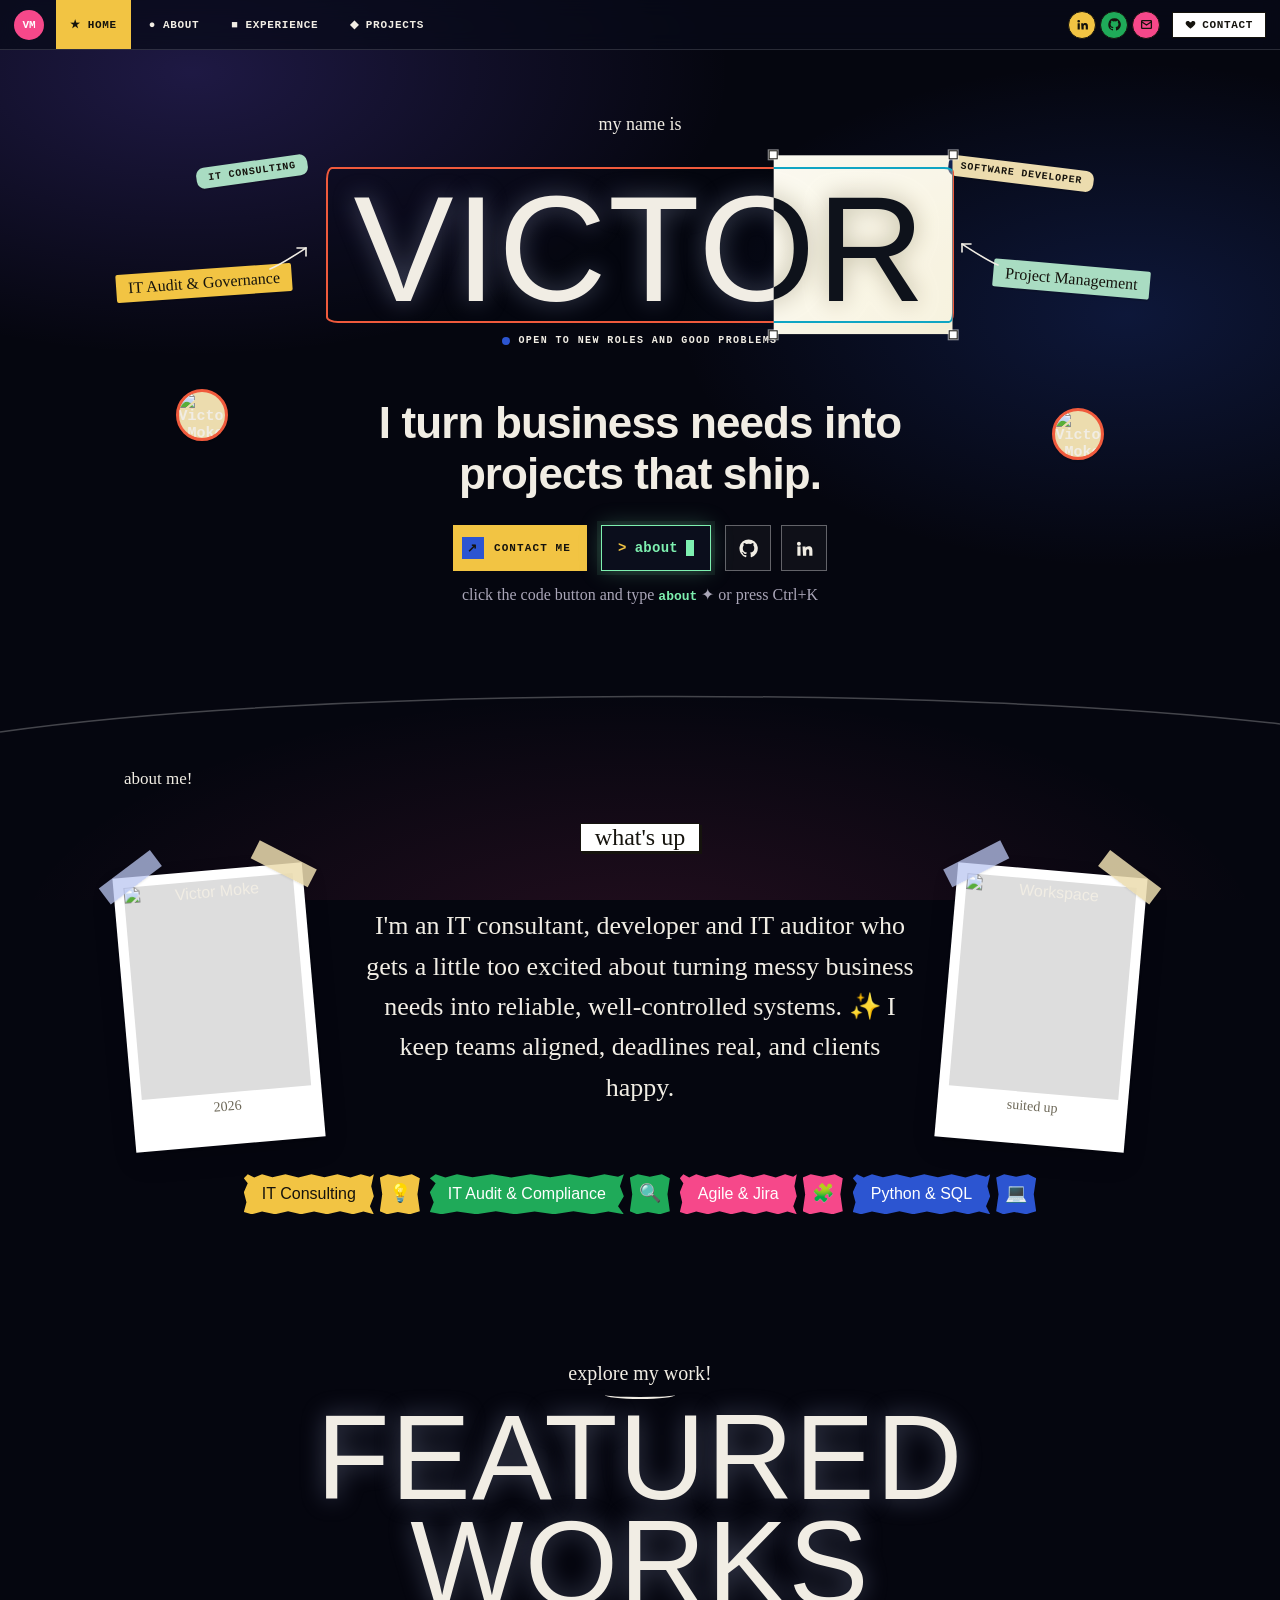
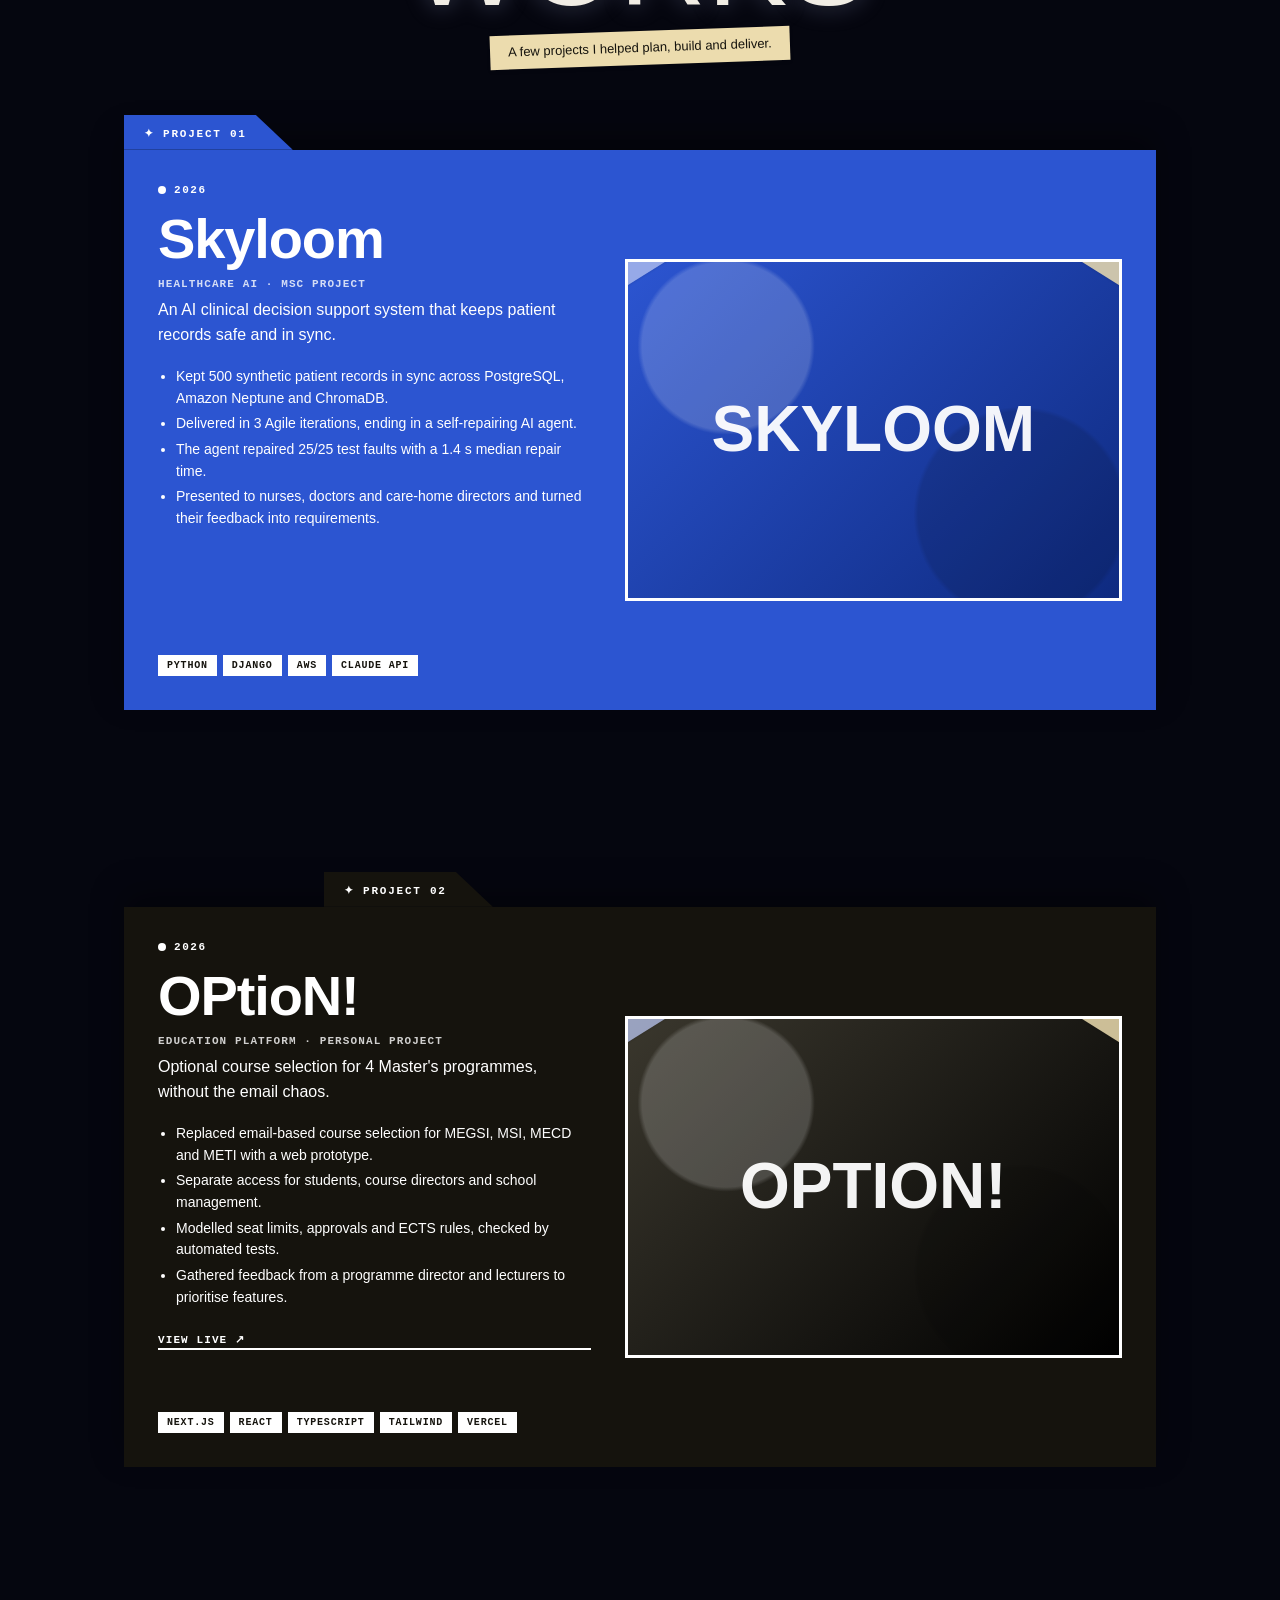
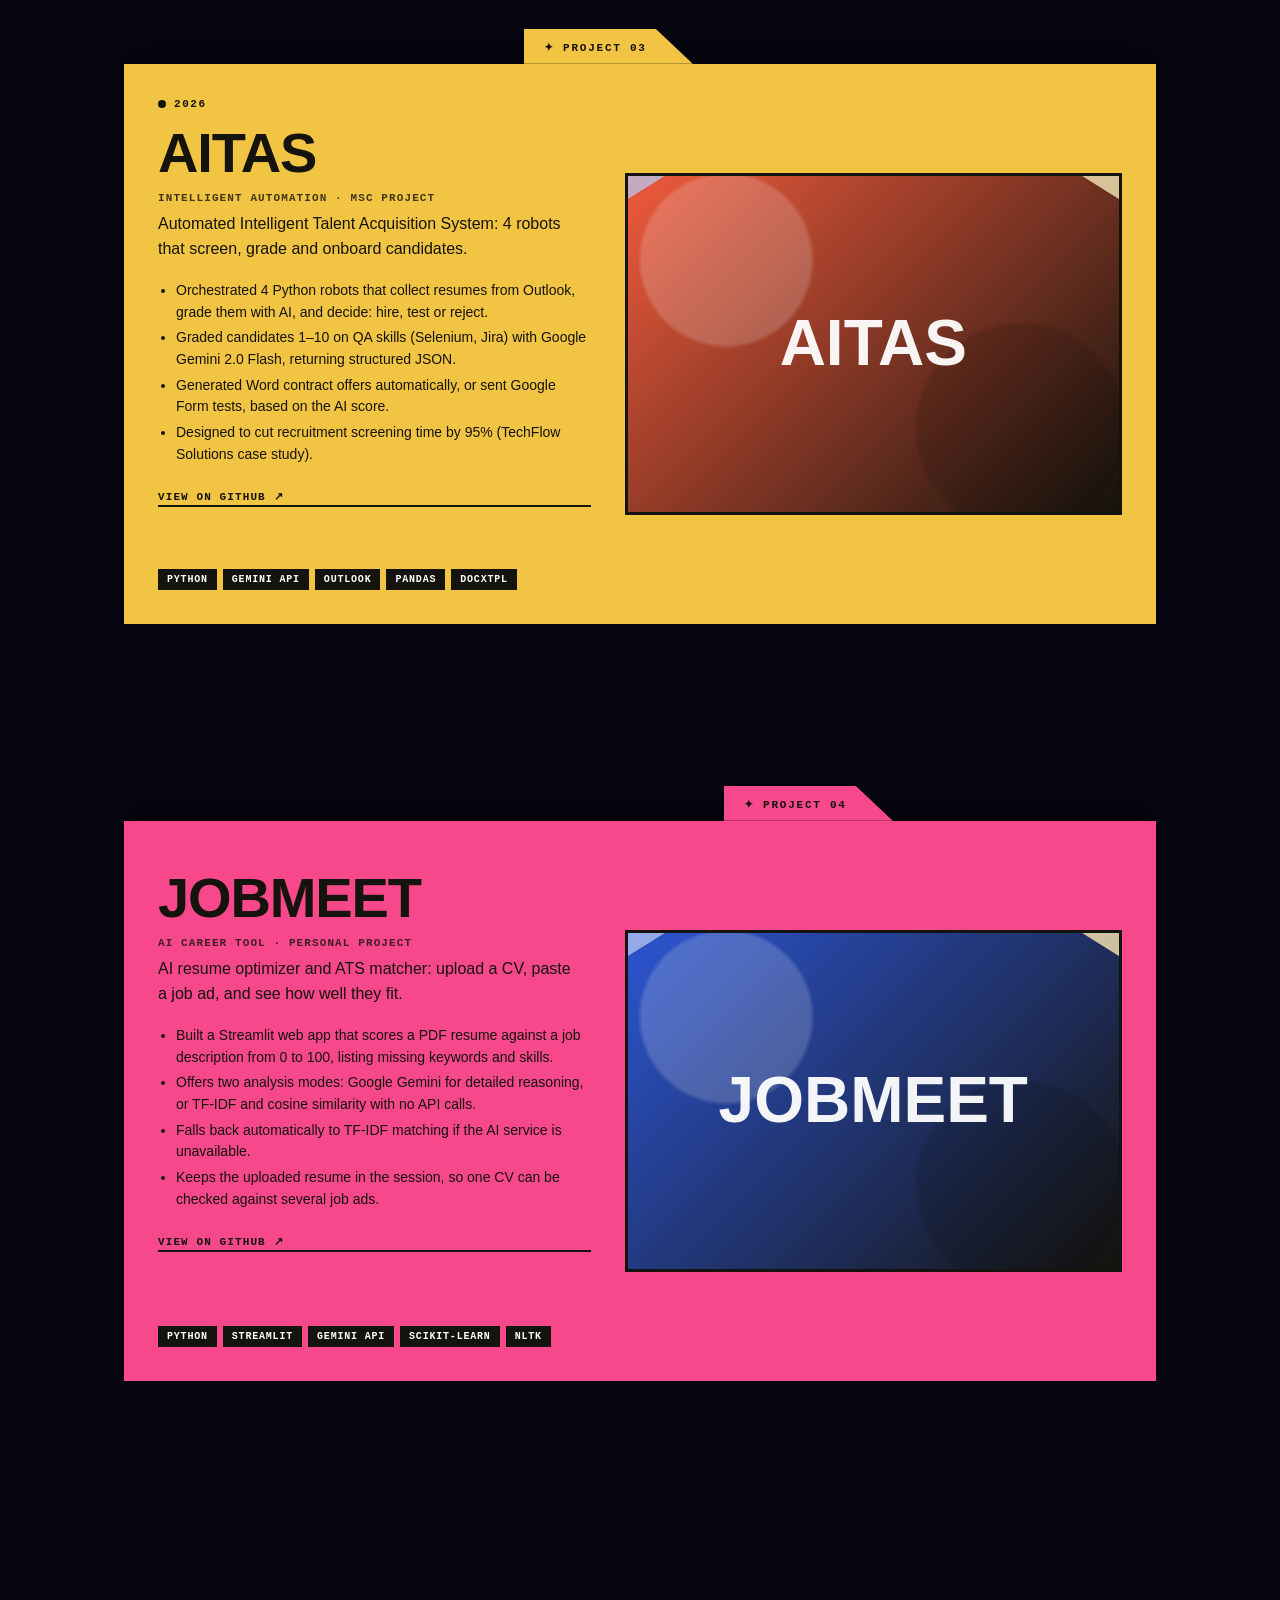
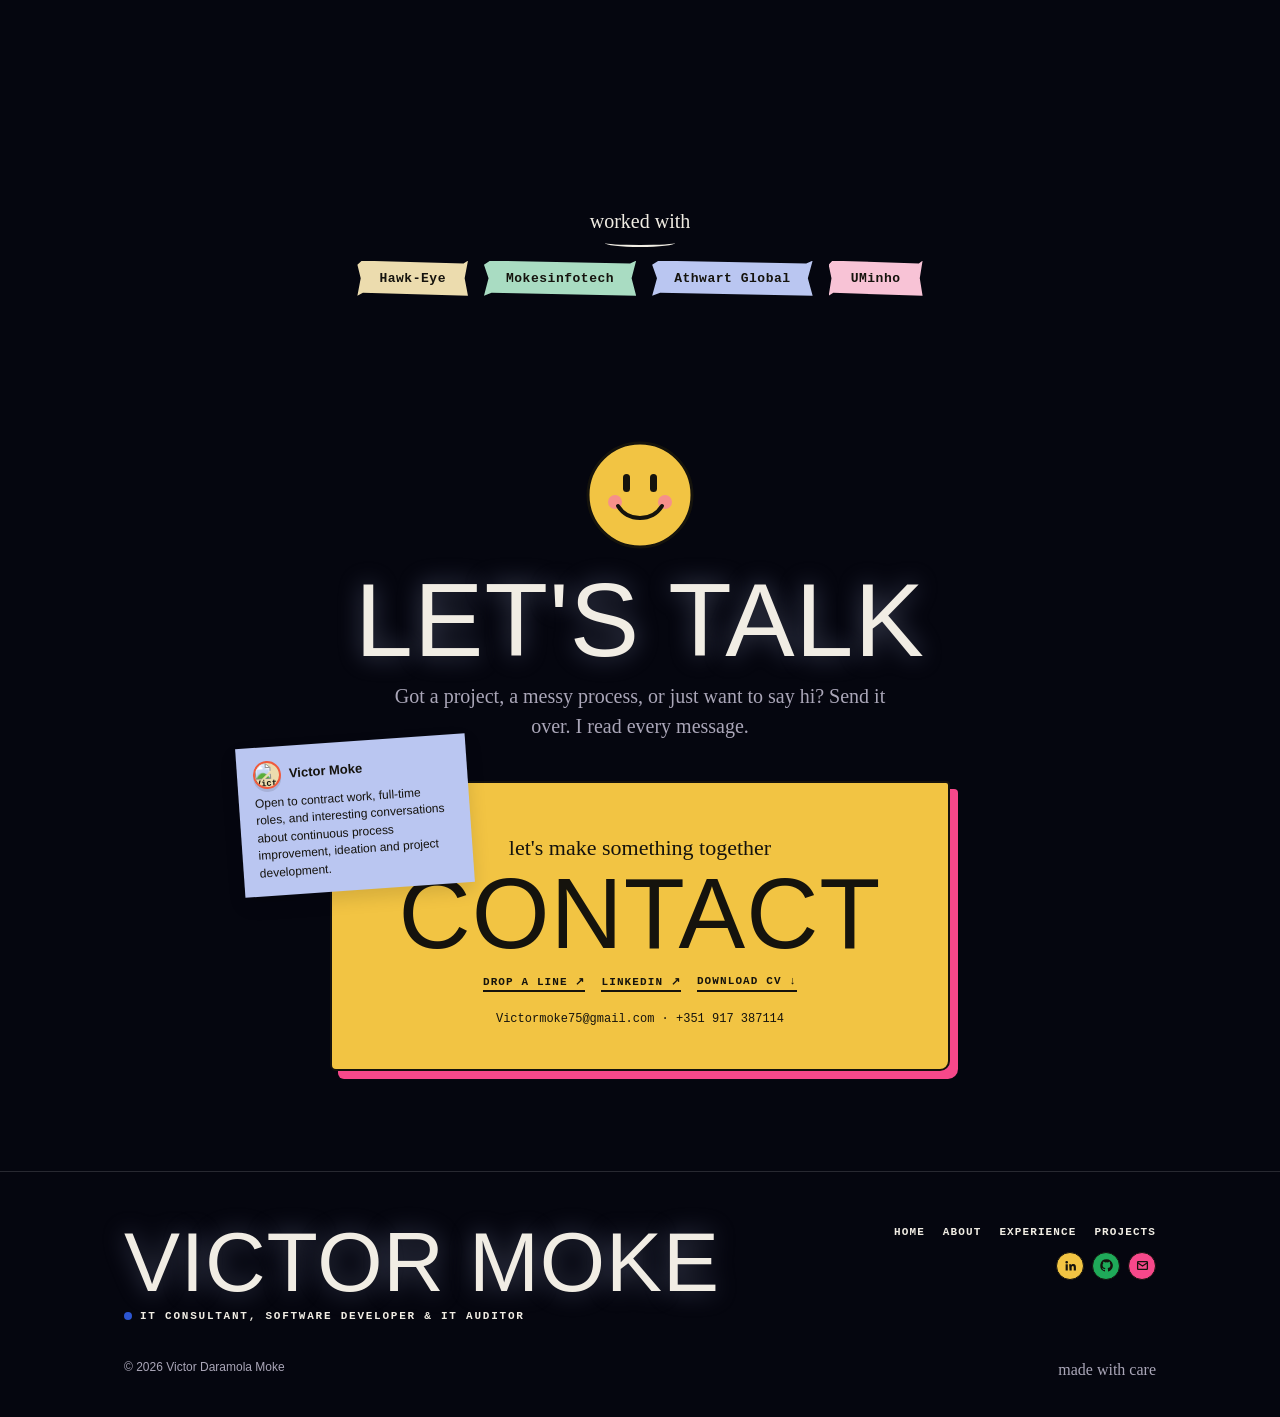
==== index.html @ f6f4b070 "victor-portfolio" ====
<!DOCTYPE html>
<html lang="en">
<head>
  <meta charset="utf-8">
  <meta name="viewport" content="width=device-width, initial-scale=1">
  <title>Home · Victor Moke – IT Consultant, Developer & IT Auditor</title>
  <meta name="description" content="Victor Daramola Moke – IT consultant, software developer and IT auditor. 4 years of requirements analysis, solution design, process automation, system audits and Agile delivery.">
  <link rel="icon" href="assets/img/favicon.svg" type="image/svg+xml">
  <link rel="stylesheet" href="assets/styles.css">
</head>
<body data-page="index">
  <div class="paper">
    <div id="nav"></div>
    <main id="app"></main>
  </div>
  <script src="content.js"></script>
  <script src="assets/app.js"></script>
  <script src="assets/space.js"></script>
  <script src="assets/terminal.js"></script>
  <script src="assets/cursor.js"></script>
</body>
</html>
---- assets/styles.css ----
/* =========================================================
   Victor Moke — scrapbook portfolio styles
   Colours and fonts live in :root so they're easy to change.
   ========================================================= */
/* Self-hosted fonts (open licences, see assets/fonts/*-OFL.txt) */
@font-face { font-family: "Pixelify Sans"; src: url("fonts/PixelifySans-Medium.ttf") format("truetype"); font-weight: 400 700; font-display: swap; }
@font-face { font-family: "Nothing You Could Do"; src: url("fonts/NothingYouCouldDo-Regular.ttf") format("truetype"); font-display: swap; }
@font-face { font-family: "JetBrains Mono"; src: url("fonts/JetBrainsMono-Regular.ttf") format("truetype"); font-weight: 400; font-display: swap; }
@font-face { font-family: "JetBrains Mono"; src: url("fonts/JetBrainsMono-Bold.ttf") format("truetype"); font-weight: 700; font-display: swap; }
@font-face { font-family: "Instrument Sans"; src: url("fonts/InstrumentSans-Regular.ttf") format("truetype"); font-weight: 400 500; font-display: swap; }
@font-face { font-family: "Instrument Sans"; src: url("fonts/InstrumentSans-Bold.ttf") format("truetype"); font-weight: 600 700; font-display: swap; }
@font-face { font-family: "Instrument Sans"; src: url("fonts/InstrumentSans-Italic.ttf") format("truetype"); font-style: italic; font-display: swap; }

:root {
  --paper: #f5f3ee;
  --rule: #e2dccf;
  --canvas: #e4e4e1;
  --ink: #15130d;
  --ink-2: #3a372d;
  --muted: #6c6757;
  --white: #ffffff;

  --yellow: #f2c443;
  --blue: #2c55d1;
  --pink: #f6488a;
  --green: #1faa59;
  --coral: #f05a3c;
  --mint: #a9dcc2;
  --lavender: #bac6f1;
  --sand: #ecdcae;

  --f-display: "Pixelify Sans", "Archivo Black", Impact, sans-serif;
  --f-hand: "Nothing You Could Do", "Comic Sans MS", cursive;
  --f-mono: "JetBrains Mono", ui-monospace, Menlo, monospace;
  --f-body: "Instrument Sans", -apple-system, Helvetica, Arial, sans-serif;

  --max: 1080px;
}

* { box-sizing: border-box; }
html { scroll-behavior: smooth; }
body {
  margin: 0;
  font-family: var(--f-body);
  color: var(--ink);
  background: var(--canvas);
  -webkit-font-smoothing: antialiased;
  line-height: 1.55;
}
img { max-width: 100%; display: block; }
a { color: inherit; }

/* Lined notebook paper */
.paper {
  max-width: 1240px;
  margin: 0 auto;
  min-height: 100vh;
  background-color: var(--paper);
  background-image: repeating-linear-gradient(
    to bottom, transparent 0, transparent 27px, var(--rule) 27px, var(--rule) 28px);
  box-shadow: 0 0 0 1px #d6d2c8;
  overflow-x: clip;
}
.wrap { max-width: var(--max); margin: 0 auto; padding: 0 24px; }
section { padding: 72px 0; position: relative; }

/* ---------- NAV ---------- */
.nav {
  position: sticky; top: 0; z-index: 50;
  display: flex; align-items: stretch; justify-content: space-between;
  background: #fbfaf7; border-bottom: 1px solid var(--rule);
  height: 50px; padding: 0 14px;
}
.nav-left, .nav-right { display: flex; align-items: center; gap: 4px; }
.logo {
  width: 30px; height: 30px; border-radius: 50%; margin-right: 8px;
  background: var(--pink); color: #fff; display: grid; place-items: center;
  font: 700 11px var(--f-mono); text-decoration: none;
}
.nav a.tab {
  display: flex; align-items: center; gap: 7px; height: 100%; padding: 0 14px;
  font: 700 11px var(--f-mono); letter-spacing: .06em; text-transform: uppercase;
  text-decoration: none; color: var(--ink);
}
.nav a.tab:hover { background: #f1eee6; }
.nav a.tab.active { background: var(--yellow); }
.social {
  width: 28px; height: 28px; border-radius: 50%; display: grid; place-items: center;
  border: 1.5px solid var(--ink); text-decoration: none;
}
.social svg { width: 13px; height: 13px; }
.social.li { background: var(--yellow); }
.social.gh { background: var(--green); }
.social.mail { background: var(--pink); }
.btn-outline {
  margin-left: 8px; display: inline-flex; align-items: center; gap: 6px;
  border: 1.5px solid var(--ink); padding: 6px 12px; background: #fff;
  font: 700 11px var(--f-mono); letter-spacing: .06em; text-transform: uppercase; text-decoration: none;
}
.btn-outline:hover { background: var(--ink); color: #fff; }
.menu-btn { display: none; }

/* ---------- SHARED BITS ---------- */
.hand { font-family: var(--f-hand); }
.mono { font-family: var(--f-mono); }
.display {
  font-family: var(--f-display); font-weight: 400; line-height: .88;
  letter-spacing: .01em; text-transform: uppercase; margin: 0;
}
.kicker { font-family: var(--f-hand); font-size: 20px; text-align: center; margin: 0 0 6px; }
.kicker::after { content: ""; display: block; width: 70px; height: 6px; margin: 2px auto 0;
  border-bottom: 2px solid var(--ink); border-radius: 50%; }

.label {
  display: inline-block; font: 700 11px var(--f-mono); letter-spacing: .08em; text-transform: uppercase;
  padding: 4px 10px; background: var(--yellow);
  clip-path: polygon(0 8%, 4% 0, 96% 6%, 100% 0, 98% 92%, 100% 100%, 3% 94%, 0 100%);
}
.label.pink { background: var(--pink); color: #fff; }
.label.blue { background: var(--blue); color: #fff; }
.label.green { background: var(--green); color: #fff; }

.btn {
  display: inline-flex; align-items: center; gap: 10px; text-decoration: none;
  background: var(--ink); color: #fff; padding: 9px 16px 9px 9px;
  font: 700 11px var(--f-mono); letter-spacing: .1em; text-transform: uppercase;
  border: 0; cursor: pointer;
}
.btn .sq { width: 22px; height: 22px; background: var(--blue); display: grid; place-items: center; font-size: 12px; }
.btn:hover { transform: translate(-1px, -1px); box-shadow: 3px 3px 0 var(--yellow); }
.link-arrow {
  font: 700 11px var(--f-mono); letter-spacing: .1em; text-transform: uppercase;
  text-decoration: none; border-bottom: 2px solid currentColor; padding-bottom: 2px;
}

/* Sticky notes */
.note {
  display: inline-block; padding: 5px 12px; font: 700 10px var(--f-mono);
  letter-spacing: .08em; text-transform: uppercase; border-radius: 8px;
  box-shadow: 0 2px 0 rgba(0,0,0,.12); white-space: nowrap;
}
.note.hand-note { font: 400 16px var(--f-hand); text-transform: none; letter-spacing: 0; border-radius: 2px; }
.c-yellow { background: var(--yellow); } .c-mint { background: var(--mint); }
.c-sand { background: var(--sand); } .c-lavender { background: var(--lavender); }
.c-pink { background: var(--pink); color: #fff; } .c-blue { background: var(--blue); color: #fff; }
.c-green { background: var(--green); color: #fff; }

/* Tape */
.taped { position: relative; }
.taped::before, .taped::after {
  content: ""; position: absolute; width: 64px; height: 20px; top: -10px; z-index: 2;
  background: rgba(186, 198, 241, .75); box-shadow: 0 1px 2px rgba(0,0,0,.08);
}
.taped::before { left: -14px; transform: rotate(-32deg); }
.taped::after { right: -14px; transform: rotate(32deg); background: rgba(236, 220, 174, .85); }

/* Polaroid */
.polaroid {
  background: #fff; padding: 10px 10px 30px; width: 190px;
  box-shadow: 0 10px 24px rgba(0,0,0,.14), 0 1px 3px rgba(0,0,0,.1);
}
.polaroid .ph { aspect-ratio: 4/5; overflow: hidden; background: #ddd; }
.polaroid .ph img { width: 100%; height: 100%; object-fit: cover; }
.polaroid .cap { text-align: center; font: 400 14px var(--f-hand); margin-top: 6px; color: var(--muted); }
.tilt-l { transform: rotate(-5deg); } .tilt-r { transform: rotate(5deg); }

/* Placeholder art (used until you add real images) */
.ph-art {
  width: 100%; height: 100%; display: grid; place-items: center; text-align: center;
  font-family: var(--f-display); font-weight: 700; color: rgba(255,255,255,.95); text-transform: uppercase;
  background:
    radial-gradient(circle at 20% 25%, rgba(255,255,255,.18) 0 18%, transparent 19%),
    radial-gradient(circle at 80% 75%, rgba(0,0,0,.12) 0 22%, transparent 23%),
    linear-gradient(135deg, var(--a, #2c55d1), var(--b, #15130d));
}
.ph-art span { font-size: clamp(34px, 6vw, 64px); line-height: .9; padding: 10px; }
.ph-person { --a: #f2c443; --b: #f05a3c; }
.ph-person span { font-size: 58px; }

/* Avatar bubble */
.avatar {
  width: 52px; height: 52px; border-radius: 50%; border: 3px solid var(--coral);
  overflow: hidden; background: var(--sand); display: grid; place-items: center;
  font: 700 15px var(--f-mono); box-shadow: 0 3px 0 rgba(0,0,0,.1);
}
.avatar img { width: 100%; height: 100%; object-fit: cover; }

/* ---------- HOME: HERO ---------- */
.hero { text-align: center; padding: 64px 0 90px; }
.hero-stage { position: relative; display: inline-block; margin: 26px auto 0; padding: 0 20px; }
.hero-kicker { font: 400 18px var(--f-hand); margin-bottom: 6px; }
.name-box {
  position: relative; display: inline-block; padding: 14px 26px 6px;
  border: 2px solid var(--coral); border-radius: 6px 10px 5px 12px / 12px 5px 10px 6px;
}
.name-box .display { font-size: clamp(76px, 14vw, 150px); }
.hero-status {
  margin-top: 12px; font: 700 10px var(--f-mono); letter-spacing: .14em; text-transform: uppercase;
  display: inline-flex; align-items: center; gap: 8px;
}
.dot { width: 8px; height: 8px; border-radius: 50%; background: var(--blue); display: inline-block; }
.hero-stage .note { position: absolute; }
.hn-0 { top: -6px; left: -110px; transform: rotate(-8deg); }
.hn-1 { top: -4px; right: -120px; transform: rotate(7deg); }
.hn-2 { bottom: 26px; left: -190px; transform: rotate(-4deg); }
.hn-3 { bottom: 30px; right: -175px; transform: rotate(5deg); }
.hero-arrow { position: absolute; width: 46px; height: 30px; }
.ha-l { bottom: 50px; left: -40px; } .ha-r { bottom: 54px; right: -28px; transform: scaleX(-1); }
.hero h1 {
  font: 600 clamp(28px, 4.4vw, 44px)/1.15 var(--f-body); letter-spacing: -.02em;
  margin: 46px auto 26px; max-width: 640px;
}
.hero .avatar.left { position: absolute; left: 7%; top: 56%; }
.hero .avatar.right { position: absolute; right: 7%; top: 60%; }
.curve-sep { display: block; width: 100%; height: 40px; }

/* ---------- ABOUT TEASER ---------- */
.about-teaser { text-align: center; }
.about-teaser .whats-up {
  display: inline-block; font: 400 24px var(--f-hand); border: 1.5px solid var(--ink);
  padding: 0 14px; background: #fff; box-shadow: 2px 2px 0 var(--ink); margin-bottom: 18px;
}
.about-grid { display: grid; grid-template-columns: 210px 1fr 210px; gap: 30px; align-items: center; }
.big-hand { font: 400 clamp(20px, 2.4vw, 26px)/1.55 var(--f-hand); margin: 0; }
.chips { display: flex; flex-wrap: wrap; justify-content: center; gap: 10px; margin-top: 30px; }
.chip {
  display: inline-flex; align-items: center; font: 500 16px var(--f-body); padding: 9px 18px;
  clip-path: polygon(0 10%, 3% 0, 8% 8%, 14% 0, 22% 7%, 32% 0, 42% 8%, 52% 0, 62% 7%, 72% 0, 82% 8%, 90% 0, 97% 6%, 100% 0,
    98% 30%, 100% 55%, 97% 80%, 100% 100%, 92% 93%, 84% 100%, 74% 92%, 64% 100%, 54% 93%, 44% 100%, 34% 92%,
    24% 100%, 14% 93%, 6% 100%, 0 94%, 2% 70%, 0 45%, 3% 22%);
}
.chip-emoji { width: 40px; height: 40px; display: grid; place-items: center; font-size: 18px;
  clip-path: polygon(0 8%, 20% 0, 50% 6%, 80% 0, 100% 10%, 94% 50%, 100% 92%, 75% 100%, 45% 94%, 18% 100%, 0 92%, 6% 50%); }
.chip-pair { display: inline-flex; gap: 6px; }
.chip.yellow, .chip-emoji.yellow { background: var(--yellow); }
.chip.green, .chip-emoji.green { background: var(--green); color: #fff; }
.chip.pink, .chip-emoji.pink { background: var(--pink); color: #fff; }
.chip.blue, .chip-emoji.blue { background: var(--blue); color: #fff; }

/* ---------- PROJECT FOLDERS ---------- */
.section-title { text-align: center; margin-bottom: 50px; }
.section-title .display { font-size: clamp(64px, 10vw, 120px); }
.tape-note {
  display: inline-block; margin-top: 14px; padding: 7px 18px; font-size: 13px;
  background: var(--sand); transform: rotate(-2deg); box-shadow: 0 2px 4px rgba(0,0,0,.06);
}
.folder { margin: 0 0 64px; }
/* ---- stacking folders: each one sticks under the nav and the next slides over it ---- */
.folder-stack { position: relative; }
.folder-stack::after { content: ""; display: block; height: 45vh; }  /* scroll room so the full stack stays on screen for a moment */
.folder-stack .folder {
  position: sticky; top: 62px; margin: 0 0 18vh;
  --tab-step: 200px;
}
.folder-stack .folder:last-child { margin-bottom: 0; }
.folder-stack .folder-tab { margin-left: calc(var(--i, 0) * var(--tab-step)); }
.folder-stack .folder-body {
  height: min(560px, calc(100vh - 130px)); overflow: hidden;
  box-shadow: 0 -14px 30px rgba(0, 0, 0, .35);
}
.folder-stack .folder-body .shot { align-self: center; }
.folder-tab {
  display: inline-flex; align-items: center; gap: 8px; padding: 12px 46px 10px 20px;
  font: 700 11px var(--f-mono); letter-spacing: .16em; text-transform: uppercase;
  clip-path: polygon(0 0, 78% 0, 100% 100%, 0 100%);
}
.folder.right { text-align: right; }
.folder.right .folder-tab { padding: 12px 46px 10px 46px; clip-path: polygon(18% 0, 82% 0, 100% 100%, 0 100%); }
.folder.mid { text-align: center; }
.folder.mid .folder-tab { padding: 12px 56px 10px; clip-path: polygon(14% 0, 86% 0, 100% 100%, 0 100%); }
.folder-body {
  display: grid; grid-template-columns: 1fr 1.15fr; gap: 34px; padding: 34px; text-align: left;
}
.f-blue .folder-tab, .f-blue .folder-body { background: var(--blue); color: #fff; }
.f-ink .folder-tab, .f-ink .folder-body { background: var(--ink); color: #fff; }
.f-yellow .folder-tab, .f-yellow .folder-body { background: var(--yellow); color: var(--ink); }
.f-pink .folder-tab, .f-pink .folder-body { background: var(--pink); color: var(--ink); }
.folder-body .meta { font: 700 11px var(--f-mono); letter-spacing: .14em; text-transform: uppercase; display: flex; align-items: center; gap: 8px; }
.folder-body .meta .dot { background: currentColor; }
.folder-body h3 { font: 600 clamp(36px, 5vw, 56px)/1.05 var(--f-body); letter-spacing: -.02em; margin: 14px 0 10px; }
.folder-body .cat { font: 700 11px var(--f-mono); letter-spacing: .1em; text-transform: uppercase; opacity: .8; }
.folder-body p { margin: 8px 0 18px; max-width: 420px; }
.folder-body ul { margin: 0 0 20px; padding-left: 18px; font-size: 14px; max-width: 440px; }
.folder-body ul li { margin-bottom: 4px; }
.folder-copy { display: flex; flex-direction: column; }
.tags { display: flex; flex-wrap: wrap; gap: 6px; margin-top: auto; padding-top: 16px; }
.tag {
  font: 700 10px var(--f-mono); letter-spacing: .08em; text-transform: uppercase;
  background: #fff; color: var(--ink); padding: 5px 9px;
}
.f-yellow .tag, .f-pink .tag { background: var(--ink); color: #fff; }
.shot { border: 3px solid #fff; aspect-ratio: 16/11; overflow: hidden; background: #222; }
.shot img { width: 100%; height: 100%; object-fit: cover; }
.f-yellow .shot, .f-pink .shot { border-color: var(--ink); }

/* Worked with */
.worked { text-align: center; padding-top: 20px; }
.worked-row { display: flex; flex-wrap: wrap; justify-content: center; gap: 16px; margin-top: 14px; }
.worked-row span {
  font: 700 13px var(--f-mono); letter-spacing: .04em; padding: 10px 22px;
  clip-path: polygon(0 12%, 4% 0, 96% 8%, 100% 0, 97% 50%, 100% 100%, 5% 92%, 0 100%, 3% 50%);
}
.worked-row span:nth-child(5n+1) { background: var(--sand); }
.worked-row span:nth-child(5n+2) { background: var(--mint); }
.worked-row span:nth-child(5n+3) { background: var(--lavender); }
.worked-row span:nth-child(5n+4) { background: #f8c3d6; }
.worked-row span:nth-child(5n+5) { background: #f6d998; }

/* ---------- CONTACT BLOCK ---------- */
.contact { text-align: center; padding-bottom: 100px; }
.smiley { width: 110px; height: 110px; margin: 0 auto 18px; }
.contact .display { font-size: clamp(64px, 9vw, 104px); }
.contact .lead { font: 400 20px/1.5 var(--f-hand); max-width: 520px; margin: 14px auto 40px; color: var(--ink-2); }
.contact-card-wrap { position: relative; max-width: 620px; margin: 0 auto; }
.contact-card {
  background: var(--yellow); border: 2px solid var(--ink); border-radius: 8px 4px 10px 6px;
  box-shadow: 8px 8px 0 var(--ink); padding: 48px 24px 40px;
}
.contact-card .hand { font-size: 22px; }
.contact-card .display { font-size: clamp(60px, 9vw, 100px); margin: 4px 0 18px; }
.contact-card .row { display: flex; flex-wrap: wrap; gap: 16px; justify-content: center; }
.profile-note {
  position: absolute; left: -90px; top: -40px; width: 230px; text-align: left; z-index: 3;
  background: var(--lavender); padding: 14px 16px; transform: rotate(-4deg);
  box-shadow: 0 8px 18px rgba(0,0,0,.12); font-size: 12px; line-height: 1.45;
}
.profile-note .who { display: flex; align-items: center; gap: 8px; font-weight: 700; font-size: 13px; margin-bottom: 6px; }
.profile-note .avatar { width: 28px; height: 28px; border-width: 2px; font-size: 9px; }

/* ---------- FOOTER ---------- */
.footer { padding: 54px 0 34px; border-top: 1px solid var(--rule); }
.footer-top { display: flex; justify-content: space-between; gap: 30px; flex-wrap: wrap; align-items: flex-start; }
.footer .display { font-size: clamp(54px, 8vw, 84px); }
.footer .role { margin-top: 10px; font: 700 11px var(--f-mono); letter-spacing: .16em; text-transform: uppercase; display: flex; align-items: center; gap: 8px; }
.footer-links { display: flex; gap: 18px; flex-wrap: wrap; justify-content: flex-end; }
.footer-links a { font: 700 11px var(--f-mono); letter-spacing: .1em; text-transform: uppercase; text-decoration: none; }
.footer-links a:hover { text-decoration: underline; }
.footer-social { display: flex; gap: 8px; justify-content: flex-end; margin-top: 14px; }
.footer-bottom { margin-top: 36px; font-size: 12px; color: var(--muted); display: flex; justify-content: space-between; flex-wrap: wrap; gap: 10px; }

/* ---------- PAGE HEADERS ---------- */
.page-head { padding: 60px 0 10px; }
.page-head .display { font-size: clamp(84px, 13vw, 150px); }
.page-head .hand { font-size: 20px; }

/* ---------- ABOUT PAGE ---------- */
.boxed {
  position: relative; border: 1.5px solid var(--yellow); border-radius: 6px 12px 8px 14px / 14px 8px 12px 6px;
  padding: 36px; margin-top: 12px; max-width: 820px;
}
.boxed.pink { border-color: var(--pink); }
.boxed.blue { border-color: var(--blue); }
.boxed.green { border-color: var(--green); }
.bio-grid { display: grid; grid-template-columns: 1fr 200px; gap: 30px; }
.bio-grid p { font-size: 14.5px; color: var(--ink-2); }
.bio-grid .big-hand { margin-bottom: 18px; color: var(--ink); }
.bio-photo { position: relative; }
.bio-photo .name-tag { position: absolute; bottom: -24px; left: 50px; }
.sticky {
  padding: 16px 18px; font-size: 14px; max-width: 470px; margin: 22px 0 0;
  box-shadow: 0 6px 14px rgba(0,0,0,.08); position: relative;
}
.sticky:nth-of-type(2n) { margin-left: 30px; transform: rotate(-1.5deg); }
.sticky:nth-of-type(2n+1) { transform: rotate(1deg); }
.sticky::before { content: ""; position: absolute; top: -9px; left: 24px; width: 54px; height: 18px; background: rgba(255,255,255,.55); transform: rotate(-4deg); }
.story-row { display: grid; grid-template-columns: 1fr 220px; gap: 26px; align-items: center; margin-bottom: 26px; }
.story-row .sticky { margin: 0; max-width: 100%; }
.story-row h3 { font: 600 22px var(--f-body); margin: 0 0 8px; letter-spacing: -.01em; }
.arrow-note { font: 400 19px var(--f-hand); display: flex; align-items: center; gap: 8px; }
.arrow-note svg { width: 44px; flex: none; }

.work-list { list-style: none; margin: 0; padding: 0; }
.work-list li {
  display: flex; align-items: center; gap: 12px; padding: 12px 0; border-bottom: 1px dashed var(--rule); font-size: 14.5px;
}
.work-list li:last-child { border-bottom: 0; }
.work-list .sq { width: 10px; height: 10px; background: var(--blue); flex: none; }
.work-list b { font-weight: 600; }
.work-list .co { color: var(--muted); font-size: 13px; }
.work-list .yr { margin-left: auto; background: var(--blue); color: #fff; padding: 3px 8px; font: 700 10px var(--f-mono); letter-spacing: .08em; white-space: nowrap; }

.section-nav { position: fixed; left: 0; top: 50%; transform: translateY(-50%); display: flex; flex-direction: column; gap: 6px; z-index: 40; }
.section-nav a {
  display: flex; align-items: center; gap: 6px; text-decoration: none; padding: 6px 14px 6px 10px;
  font: 700 10px var(--f-mono); letter-spacing: .08em; text-transform: uppercase;
  border: 1.5px solid var(--ink); border-left: 0; border-radius: 0 8px 8px 0; box-shadow: 2px 2px 0 var(--ink);
}

/* ---------- EXPERIENCE PAGE ---------- */
.timeline { position: relative; margin-top: 30px; padding-left: 34px; }
.timeline::before { content: ""; position: absolute; left: 9px; top: 6px; bottom: 6px; border-left: 2px dashed var(--ink-2); }
.t-item { position: relative; margin-bottom: 40px; }
.t-item::before {
  content: ""; position: absolute; left: -32px; top: 22px; width: 16px; height: 16px; border-radius: 50%;
  background: var(--yellow); border: 2px solid var(--ink);
}
.t-card {
  background: #fff; border: 1.5px solid var(--ink); box-shadow: 5px 5px 0 var(--ink);
  padding: 24px 26px; border-radius: 4px;
}
.t-head { display: flex; justify-content: space-between; gap: 16px; flex-wrap: wrap; align-items: flex-start; }
.t-head h3 { font: 600 22px/1.25 var(--f-body); margin: 0; letter-spacing: -.01em; }
.t-head .co { font: 400 19px var(--f-hand); color: var(--blue); }
.t-date { font: 700 10px var(--f-mono); letter-spacing: .08em; text-transform: uppercase; border: 1.5px solid var(--ink); padding: 5px 10px; white-space: nowrap; }
.t-highlight { margin: 14px 0 10px; padding: 9px 12px; background: var(--sand); font-size: 14px; font-weight: 600; display: inline-block; transform: rotate(-.6deg); }
.t-card ul { margin: 8px 0 0; padding-left: 18px; font-size: 14.5px; color: var(--ink-2); }
.t-card ul li { margin-bottom: 5px; }
.t-card .tags .tag { background: var(--ink); color: #fff; }
.t-item:nth-child(4n+2)::before { background: var(--pink); }
.t-item:nth-child(4n+3)::before { background: var(--mint); }
.t-item:nth-child(4n+4)::before { background: var(--blue); }

.grid-2 { display: grid; grid-template-columns: 1fr 1fr; gap: 24px; }
.mini-card { background: #fff; border: 1.5px solid var(--ink); padding: 20px 22px; box-shadow: 4px 4px 0 var(--ink); }
.mini-card h4 { margin: 0 0 2px; font: 600 18px var(--f-body); }
.mini-card .co { font: 400 17px var(--f-hand); color: var(--muted); }
.mini-card ul { margin: 10px 0 0; padding-left: 18px; font-size: 14px; color: var(--ink-2); }
.mini-card .note-line { font-size: 13px; color: var(--muted); margin-top: 6px; }
.cert-list { list-style: none; padding: 0; margin: 0; display: flex; flex-wrap: wrap; gap: 10px; }
.cert-list li { background: #fff; border: 1.5px dashed var(--ink-2); padding: 8px 14px; font-size: 14px; }
.skill-group { margin-bottom: 22px; }
.skill-group h4 { font: 400 20px var(--f-hand); margin: 0 0 8px; }
.skill-items { display: flex; flex-wrap: wrap; gap: 8px; }
.skill-items span { background: #fff; border: 1.5px solid var(--ink); padding: 5px 11px; font: 700 11px var(--f-mono); letter-spacing: .04em; box-shadow: 2px 2px 0 var(--ink); }

/* ---------- PROJECTS PAGE GRID ---------- */
.p-grid { display: grid; grid-template-columns: 1fr 1fr; gap: 50px 34px; }
.p-card { text-align: center; text-decoration: none; }
.p-card .tabbed { display: inline-flex; align-items: center; gap: 8px; padding: 10px 44px 8px 18px;
  background: var(--sand); clip-path: polygon(0 0, 76% 0, 100% 100%, 0 100%);
  font: 700 11px var(--f-mono); letter-spacing: .14em; text-transform: uppercase; }
.p-card .frame { background: var(--sand); padding: 12px; text-align: left; }
.p-card .frame .shot { border: 0; }
.p-card h3 { font: 600 26px var(--f-body); margin: 16px 0 4px; letter-spacing: -.01em; }
.p-card p { margin: 0 auto; font-size: 14px; color: var(--muted); max-width: 380px; }
.p-card-head { text-align: left; }

/* ---------- MOBILE ---------- */
@media (max-width: 880px) {
  .nav { height: auto; min-height: 50px; flex-wrap: wrap; padding: 6px 10px; }
  .nav-left { width: 100%; justify-content: space-between; }
  .menu-btn { display: inline-flex; margin-left: auto; background: none; border: 1.5px solid var(--ink); font: 700 11px var(--f-mono); padding: 6px 10px; }
  .nav-tabs { display: none; width: 100%; flex-direction: column; }
  .nav.open .nav-tabs { display: flex; }
  .nav.open .nav-tabs a.tab { height: 40px; }
  .nav-right { display: none; }
  .nav.open .nav-right { display: flex; padding: 8px 0; }
  .hero-stage .note, .hero-arrow { position: static; transform: none; margin: 4px; }
  .hero-stage { display: flex; flex-wrap: wrap; justify-content: center; }
  .hero-stage .name-box { order: -1; width: 100%; margin-bottom: 10px; }
  .hero-arrow { display: none; }
  .hero .avatar.left, .hero .avatar.right { display: none; }
  .about-grid { grid-template-columns: 1fr; }
  .about-grid .polaroid { margin: 0 auto; }
  .folder-body { grid-template-columns: 1fr; padding: 24px; }
  .folder.right, .folder.mid { text-align: left; }
  .folder-stack .folder { --tab-step: 0px; top: 56px; margin-bottom: 10vh; }
  .folder-stack .folder-body { height: auto; max-height: calc(100vh - 110px); overflow: hidden; }
  .folder-stack .folder-body .shot { display: none; }
  .p-grid, .grid-2 { grid-template-columns: 1fr; }
  .bio-grid { grid-template-columns: 1fr; }
  .bio-photo { margin: 10px auto 30px; }
  .story-row { grid-template-columns: 1fr; }
  .profile-note { position: relative; left: 0; top: 0; margin: 0 auto 20px; }
  .section-nav { display: none; }
  .boxed { padding: 22px; }
  .footer-links, .footer-social { justify-content: flex-start; }
  .name-box { padding: 10px 12px 4px; }
  .name-box .display { font-size: 17vw; }
  .section-title .display, .page-head .display { font-size: 15vw; }
  .contact .display, .contact-card .display { font-size: 15vw; }
  .footer .display { font-size: 13vw; }
}

/* =========================================================
   SPACE THEME — dark night sky behind the scrapbook pieces.
   Change --space-* colours to tint the sky.
   ========================================================= */
:root {
  --space-1: #05060f;
  --space-glow-1: rgba(120, 92, 255, .22);
  --space-glow-2: rgba(44, 85, 209, .22);
  --space-glow-3: rgba(246, 72, 138, .12);
  --fg: #f1ede4;            /* text on the sky */
  --fg-muted: #aaa6b8;
  --line: rgba(255, 255, 255, .14);
}
body {
  color: var(--fg);
  background:
    radial-gradient(ellipse 60% 45% at 15% 8%, var(--space-glow-1), transparent 70%),
    radial-gradient(ellipse 50% 40% at 88% 35%, var(--space-glow-2), transparent 70%),
    radial-gradient(ellipse 70% 40% at 50% 105%, var(--space-glow-3), transparent 70%),
    var(--space-1);
  background-attachment: fixed;
}
#space { position: fixed; inset: 0; z-index: 0; pointer-events: none; }
.paper {
  position: relative; z-index: 1; max-width: none;
  background: transparent; box-shadow: none;
}

/* nav: dark glass */
.nav { background: rgba(8, 10, 24, .72); border-bottom-color: var(--line); backdrop-filter: blur(10px); -webkit-backdrop-filter: blur(10px); }
.nav a.tab { color: var(--fg); }
.nav a.tab:hover { background: rgba(255, 255, 255, .07); }
.nav a.tab.active { background: var(--yellow); color: var(--ink); }
.social { color: var(--ink); }
.btn-outline { color: var(--ink); }
.menu-btn { color: var(--fg); border-color: var(--fg) !important; }

/* things that sit on their own coloured "paper" keep dark text */
.note, .label, .whats-up, .chip, .chip-emoji, .tape-note, .worked-row span, .contact-card,
.profile-note, .sticky, .t-card, .mini-card, .cert-list li, .skill-items span,
.p-card .tabbed, .section-nav a, .c-yellow, .c-mint, .c-sand, .c-lavender { color: var(--ink); }
.label.pink, .label.blue, .label.green, .c-pink, .c-blue, .c-green,
.chip.green, .chip.pink, .chip.blue, .chip-emoji.green, .chip-emoji.pink, .chip-emoji.blue { color: #fff; }

/* glowing big type */
.name-box .display, .section-title .display, .page-head .display, .contact > .wrap > .display, .footer .display {
  text-shadow: 0 0 24px rgba(186, 198, 241, .35);
}
.name-box { background: rgba(5, 6, 15, .35); }

.btn { background: var(--yellow); color: var(--ink); }
.btn:hover { box-shadow: 3px 3px 0 var(--pink); }
.kicker::after { border-bottom-color: currentColor; }
.whats-up { box-shadow: 2px 2px 0 var(--yellow); }
.bio-grid p { color: var(--fg-muted); }
.bio-grid .big-hand { color: var(--fg); }
.work-list li { border-bottom-color: var(--line); }
.work-list .co, .p-card p, .contact .lead, .footer-bottom { color: var(--fg-muted); }
.timeline::before { border-left-color: rgba(255, 255, 255, .35); }
.t-item::before { border-color: var(--fg); }
.t-card { box-shadow: 5px 5px 0 var(--blue); }
.mini-card { box-shadow: 4px 4px 0 var(--pink); }
.skill-items span { box-shadow: 2px 2px 0 var(--yellow); }
.contact-card { box-shadow: 8px 8px 0 var(--pink); }
.footer { border-top-color: var(--line); }
.curve-sep path { stroke: rgba(255, 255, 255, .25); }
.section-nav a { border-color: var(--fg); box-shadow: 2px 2px 0 rgba(255, 255, 255, .35); }

/* =========================================================
   TERMINAL
   ========================================================= */
.hero-actions { display: flex; gap: 14px; justify-content: center; flex-wrap: wrap; }
.btn-code {
  display: inline-flex; align-items: center; gap: 8px; cursor: pointer;
  background: #0b0e1c; color: #7ef0b0; border: 1.5px solid #7ef0b0;
  padding: 9px 16px; font: 700 14px var(--f-mono); letter-spacing: .02em;
  box-shadow: 0 0 0 4px rgba(126, 240, 176, .08), 0 0 22px rgba(126, 240, 176, .25);
}
.btn-code .prompt { color: var(--yellow); }
.btn-code .caret { width: 8px; height: 16px; background: #7ef0b0; animation: blink 1s steps(1) infinite; }
.btn-code:hover { background: #7ef0b0; color: var(--ink); }
.btn-code:hover .caret { background: var(--ink); }
.btn-code:focus-visible, .term-fab:focus-visible { outline: 2px solid var(--yellow); outline-offset: 3px; }
.hero-icons { display: inline-flex; gap: 10px; }
.hero-icon {
  width: 46px; height: 46px; display: inline-grid; place-items: center; color: var(--fg);
  border: 1.5px solid rgba(255, 255, 255, .35); background: rgba(255, 255, 255, .04); text-decoration: none;
}
.hero-icon svg { width: 19px; height: 19px; }
.hero-icon:hover { background: var(--fg); color: var(--ink); border-color: var(--fg); }
.hero-icon:focus-visible { outline: 2px solid var(--yellow); outline-offset: 3px; }
.term-hint { margin: 14px 0 0; font: 400 16px var(--f-hand); color: var(--fg-muted); }
.term-hint b { color: #7ef0b0; font-family: var(--f-mono); font-size: 13px; }
@keyframes blink { 50% { opacity: 0; } }

.term-fab {
  position: fixed; right: 22px; bottom: 22px; z-index: 60; width: 56px; height: 56px; border-radius: 50%;
  border: 1.5px solid rgba(126, 240, 176, .6); background: #0b0e1c; color: #7ef0b0; cursor: pointer;
  font: 700 17px var(--f-mono); box-shadow: 0 0 24px rgba(126, 240, 176, .3);
}
.term-fab:hover { transform: translateY(-2px); }

.term-wrap {
  position: fixed; inset: 0; z-index: 100; display: flex; align-items: flex-start; justify-content: flex-end;
  padding: 80px 28px 28px; background: rgba(3, 4, 10, .55); backdrop-filter: blur(4px); -webkit-backdrop-filter: blur(4px);
}
.term-wrap[hidden] { display: none; }
.term {
  width: min(620px, 100%); max-height: min(560px, calc(100vh - 110px)); display: flex; flex-direction: column;
  background: #0a0c17; border: 1px solid rgba(255, 255, 255, .14); border-radius: 12px; overflow: hidden;
  box-shadow: 0 30px 80px rgba(0, 0, 0, .6), 0 0 40px rgba(120, 92, 255, .18);
  font: 400 14px/1.6 var(--f-mono); color: #e8e6f0;
}
.term-bar { display: flex; align-items: center; gap: 8px; padding: 11px 14px; border-bottom: 1px solid rgba(255, 255, 255, .08); background: #0e1120; }
.term-dot { width: 12px; height: 12px; border-radius: 50%; border: 0; padding: 0; }
.term-dot.red { background: #ff5f57; cursor: pointer; } .term-dot.yellow { background: #febc2e; } .term-dot.green { background: #28c840; }
.term-title { margin-left: 10px; color: #9aa0bd; font-size: 12.5px; }
.term-keys { margin-left: auto; color: #6b7090; font-size: 11px; }
.term-body { padding: 16px 18px 6px; overflow-y: auto; flex: 1; }
.t-line { margin-bottom: 6px; white-space: pre-wrap; word-break: break-word; }
.t-cmd { color: #7fd3ff; }
.t-prompt, .term-prompt { color: #7ef0b0; }
.t-ok { color: #a99bff; }
.t-dim { color: #6f7493; }
.t-err { color: #ff7a7a; }
.t-line b { color: #fff; }
.t-box, .t-pre { margin: 4px 0 8px; font: inherit; white-space: pre; overflow-x: auto; }
.t-pre { white-space: pre-wrap; }
.t-box { color: #f2c443; }
.t-pre a { color: #7fd3ff; }
.term-input { display: flex; align-items: center; gap: 10px; padding: 12px 18px 16px; border-top: 1px solid rgba(255, 255, 255, .06); }
.term-input input {
  flex: 1; background: transparent; border: 0; outline: 0; color: #fff; font: 400 16px var(--f-mono); caret-color: #7ef0b0;
}
.term-input input::placeholder { color: #4f5470; }
@media (max-width: 600px) {
  .term-wrap { padding: 64px 10px 10px; justify-content: center; }
  .term { font-size: 12.5px; }
  .term-keys { display: none; }
  .term-fab { right: 14px; bottom: 14px; }
}
@media (prefers-reduced-motion: reduce) { .btn-code .caret { animation: none; } }

/* =========================================================
   CURSOR LENS — inverting square that follows the mouse
   (assets/cursor.js). The white fill + "difference" blend
   is what flips the colours underneath.
   ========================================================= */
.lens, .lens-frame {
  position: fixed; left: 0; top: 0; pointer-events: none;
  width: 190px; height: 190px; opacity: 0; transition: opacity .35s ease;
}
.lens { z-index: 90; background: #fff; mix-blend-mode: difference; }
.lens-frame { z-index: 91; }
.lens.on, .lens-frame.on { opacity: 1; }
.lens-frame .h {
  position: absolute; width: 9px; height: 9px; background: #fff;
  border: 1.5px solid var(--ink); box-shadow: 0 0 0 1px rgba(255, 255, 255, .5);
}
.lens-frame .tl { left: -5px; top: -5px; } .lens-frame .tr { right: -5px; top: -5px; }
.lens-frame .bl { left: -5px; bottom: -5px; } .lens-frame .br { right: -5px; bottom: -5px; }
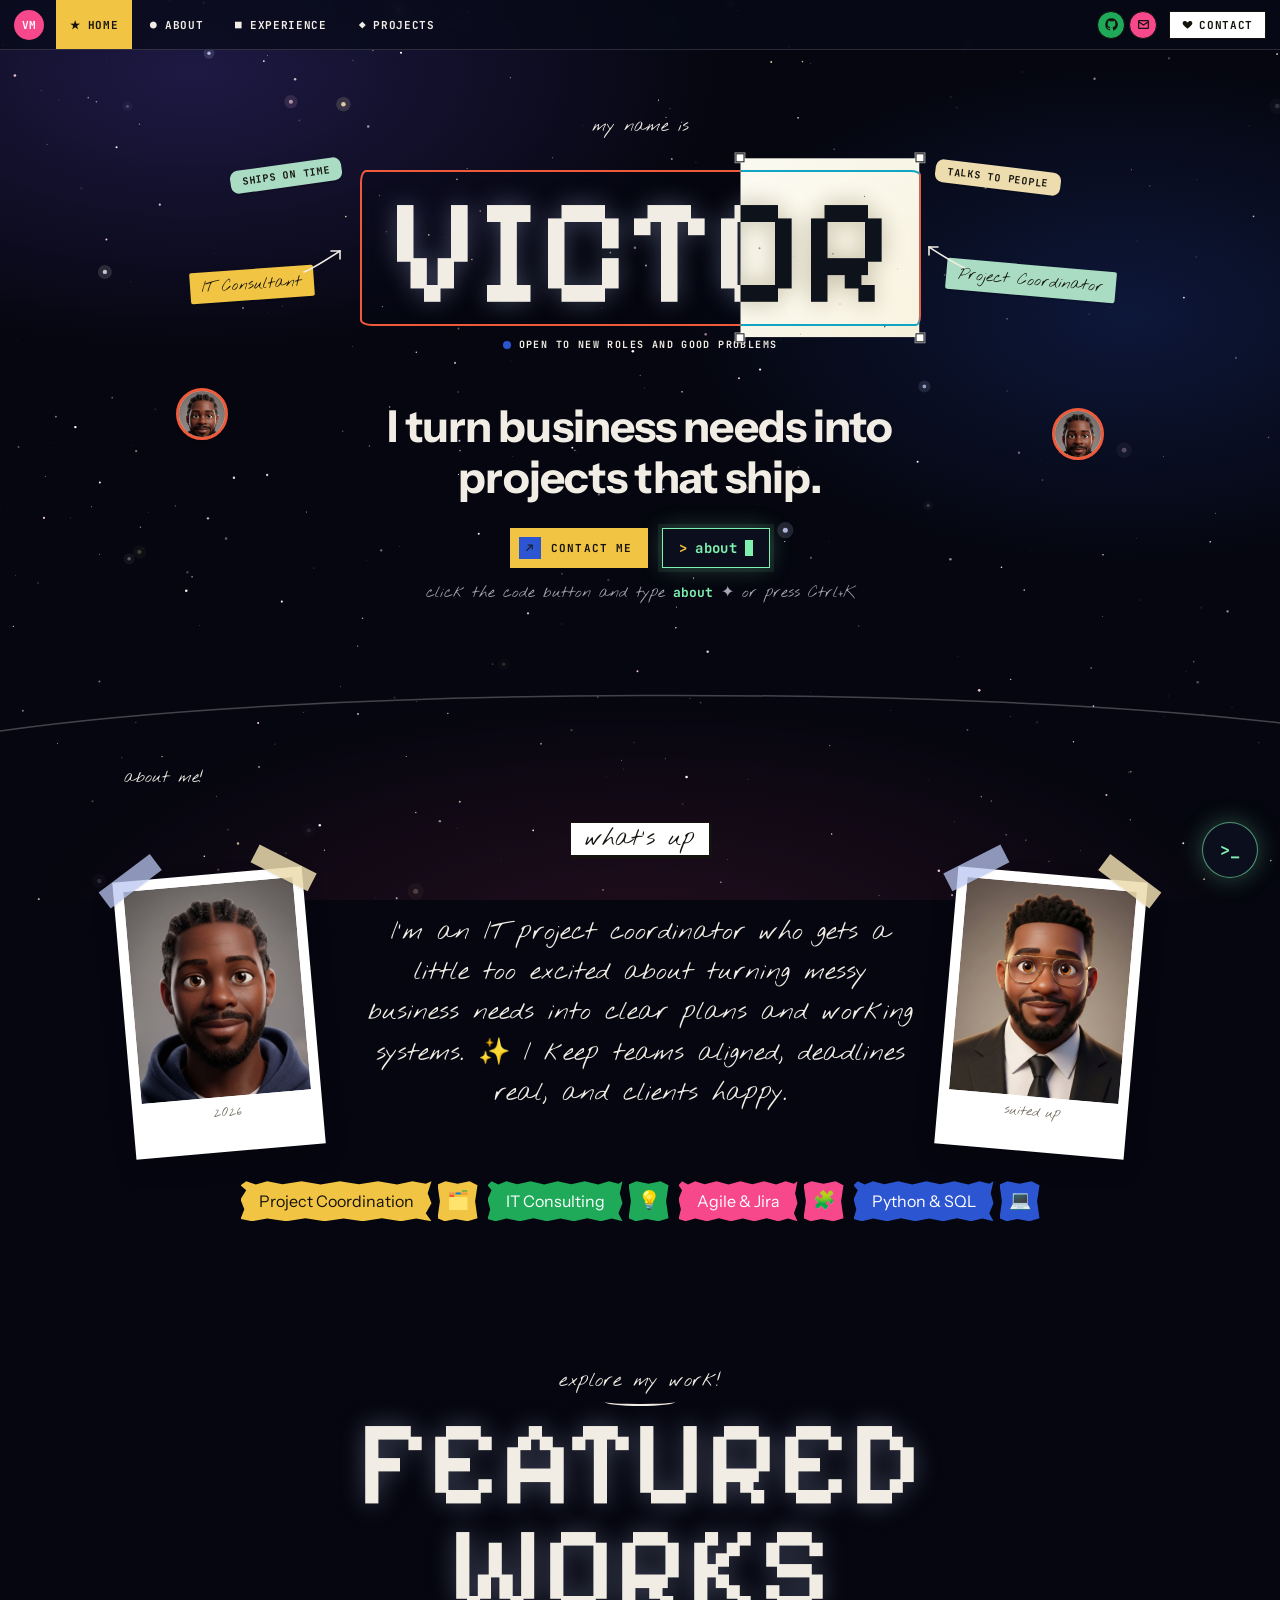
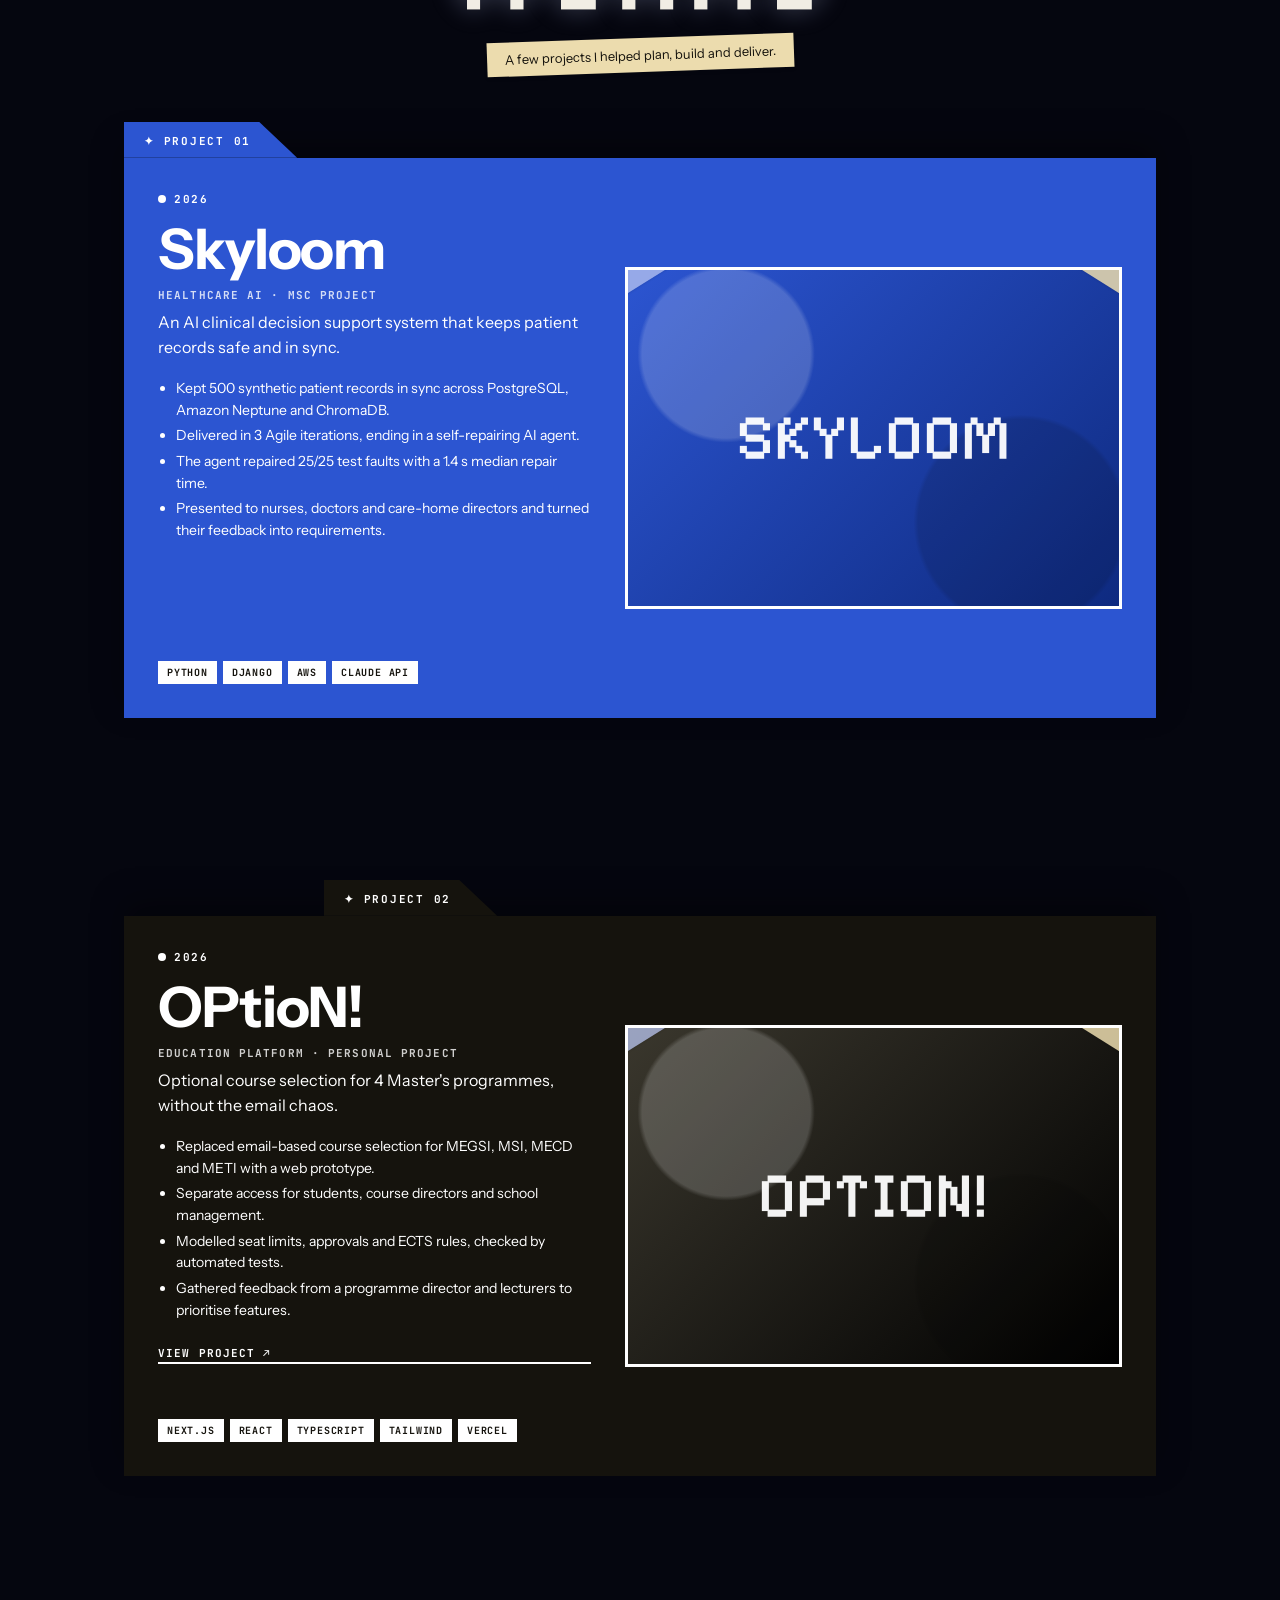
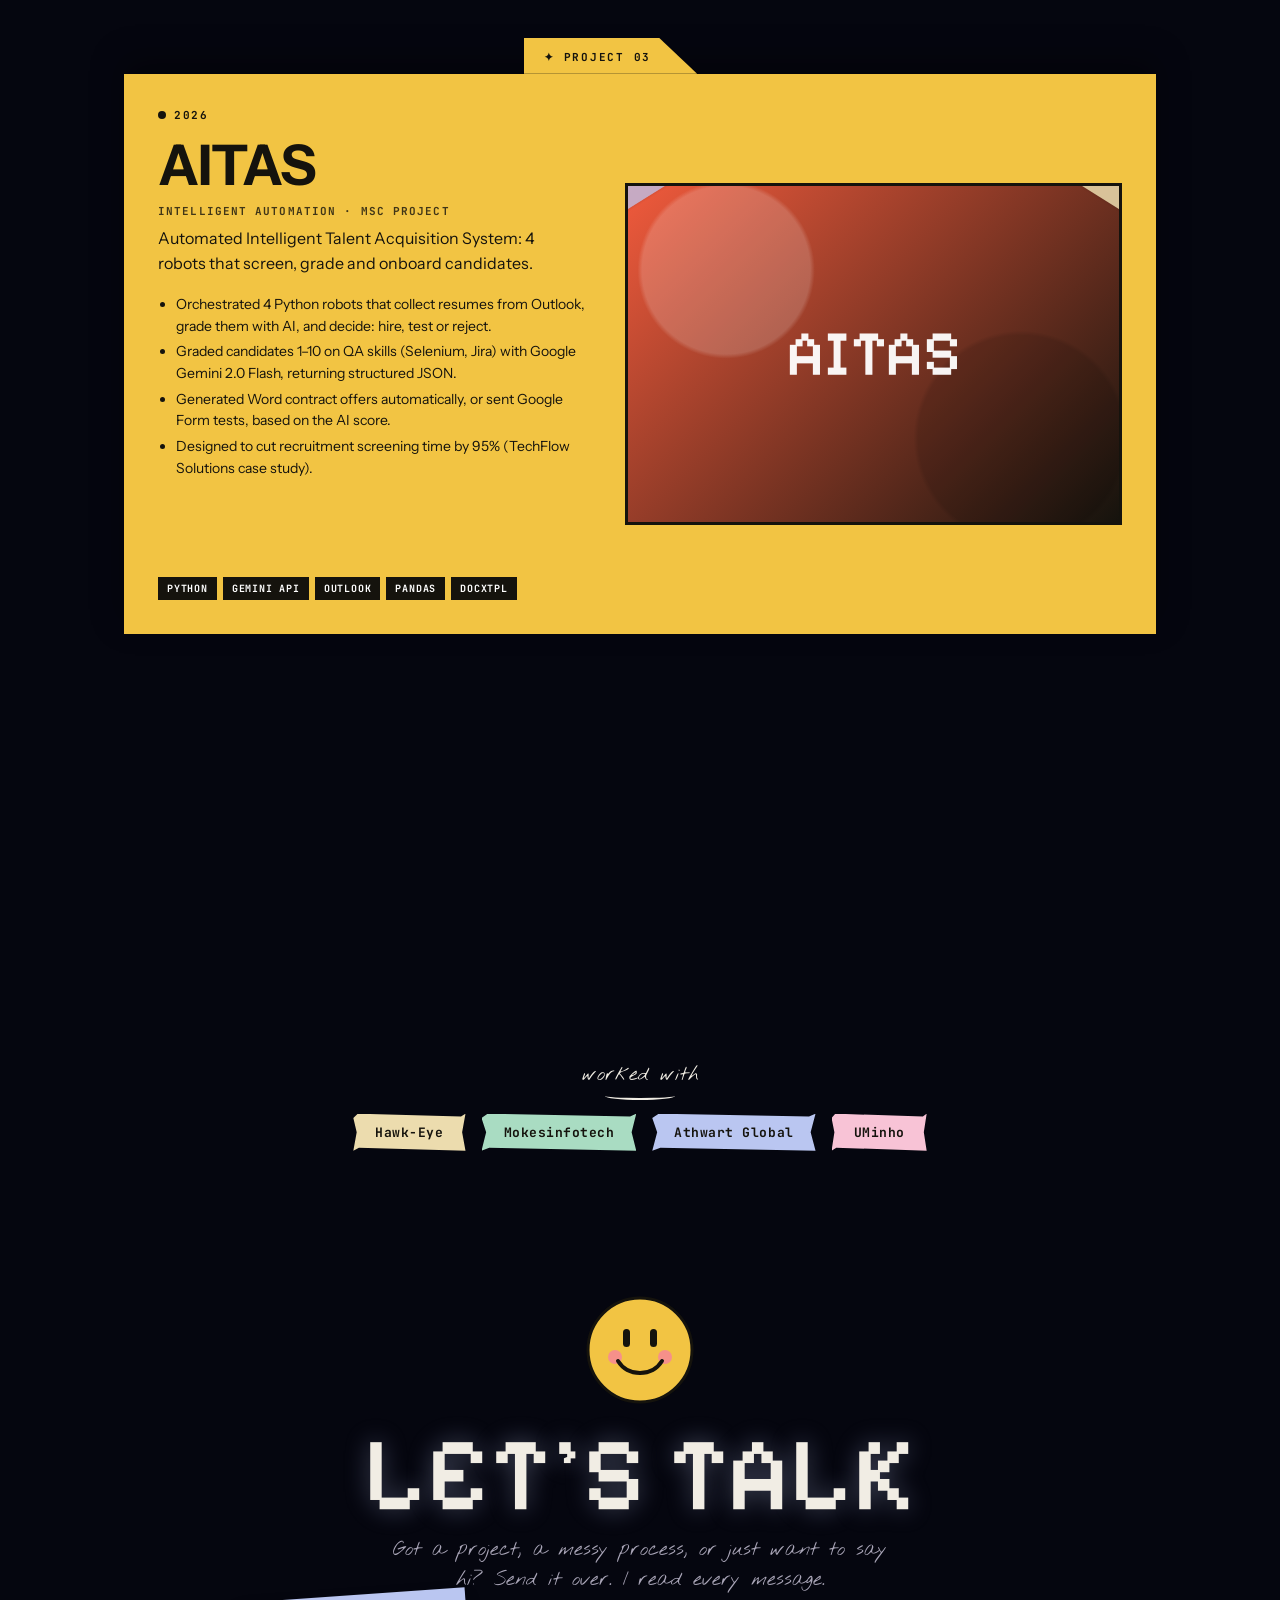
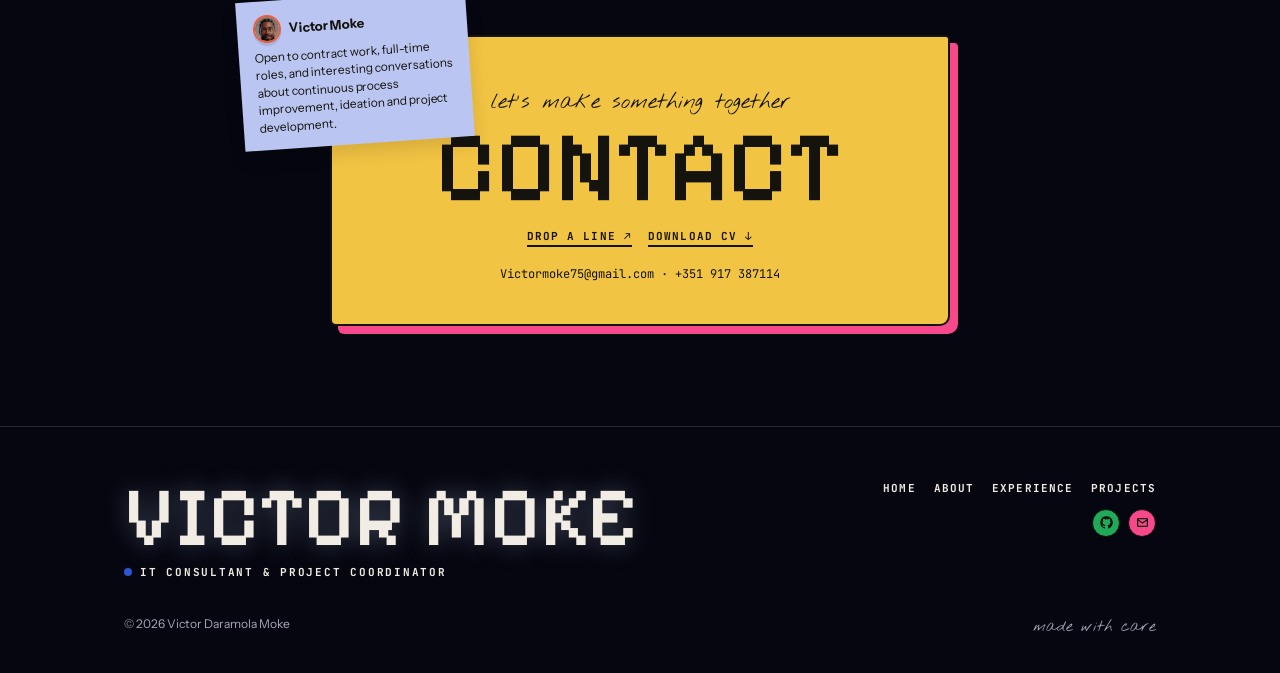
==== commit aa86a3a4: "Portfolio site: space theme, terminal, name lens, stacking project folders" ====
--- a/index.html
+++ b/index.html
@@ -3,8 +3,8 @@
 <head>
   <meta charset="utf-8">
   <meta name="viewport" content="width=device-width, initial-scale=1">
-  <title>Home · Victor Moke – IT Consultant, Developer & IT Auditor</title>
-  <meta name="description" content="Victor Daramola Moke – IT consultant, software developer and IT auditor. 4 years of requirements analysis, solution design, process automation, system audits and Agile delivery.">
+  <title>Home · Victor Moke – IT Consultant & Project Coordinator</title>
+  <meta name="description" content="Victor Daramola Moke – IT consultant and project coordinator. 7+ client projects delivered, Agile, Jira, Python, SQL and AWS.">
   <link rel="icon" href="assets/img/favicon.svg" type="image/svg+xml">
   <link rel="stylesheet" href="assets/styles.css">
 </head>
--- a/assets/styles.css
+++ b/assets/styles.css
@@ -202,7 +202,7 @@
 .hero-stage .note { position: absolute; }
 .hn-0 { top: -6px; left: -110px; transform: rotate(-8deg); }
 .hn-1 { top: -4px; right: -120px; transform: rotate(7deg); }
-.hn-2 { bottom: 26px; left: -190px; transform: rotate(-4deg); }
+.hn-2 { bottom: 26px; left: -150px; transform: rotate(-4deg); }
 .hn-3 { bottom: 30px; right: -175px; transform: rotate(5deg); }
 .hero-arrow { position: absolute; width: 46px; height: 30px; }
 .ha-l { bottom: 50px; left: -40px; } .ha-r { bottom: 54px; right: -28px; transform: scaleX(-1); }
@@ -555,14 +555,6 @@
 .btn-code:hover { background: #7ef0b0; color: var(--ink); }
 .btn-code:hover .caret { background: var(--ink); }
 .btn-code:focus-visible, .term-fab:focus-visible { outline: 2px solid var(--yellow); outline-offset: 3px; }
-.hero-icons { display: inline-flex; gap: 10px; }
-.hero-icon {
-  width: 46px; height: 46px; display: inline-grid; place-items: center; color: var(--fg);
-  border: 1.5px solid rgba(255, 255, 255, .35); background: rgba(255, 255, 255, .04); text-decoration: none;
-}
-.hero-icon svg { width: 19px; height: 19px; }
-.hero-icon:hover { background: var(--fg); color: var(--ink); border-color: var(--fg); }
-.hero-icon:focus-visible { outline: 2px solid var(--yellow); outline-offset: 3px; }
 .term-hint { margin: 14px 0 0; font: 400 16px var(--f-hand); color: var(--fg-muted); }
 .term-hint b { color: #7ef0b0; font-family: var(--f-mono); font-size: 13px; }
 @keyframes blink { 50% { opacity: 0; } }
